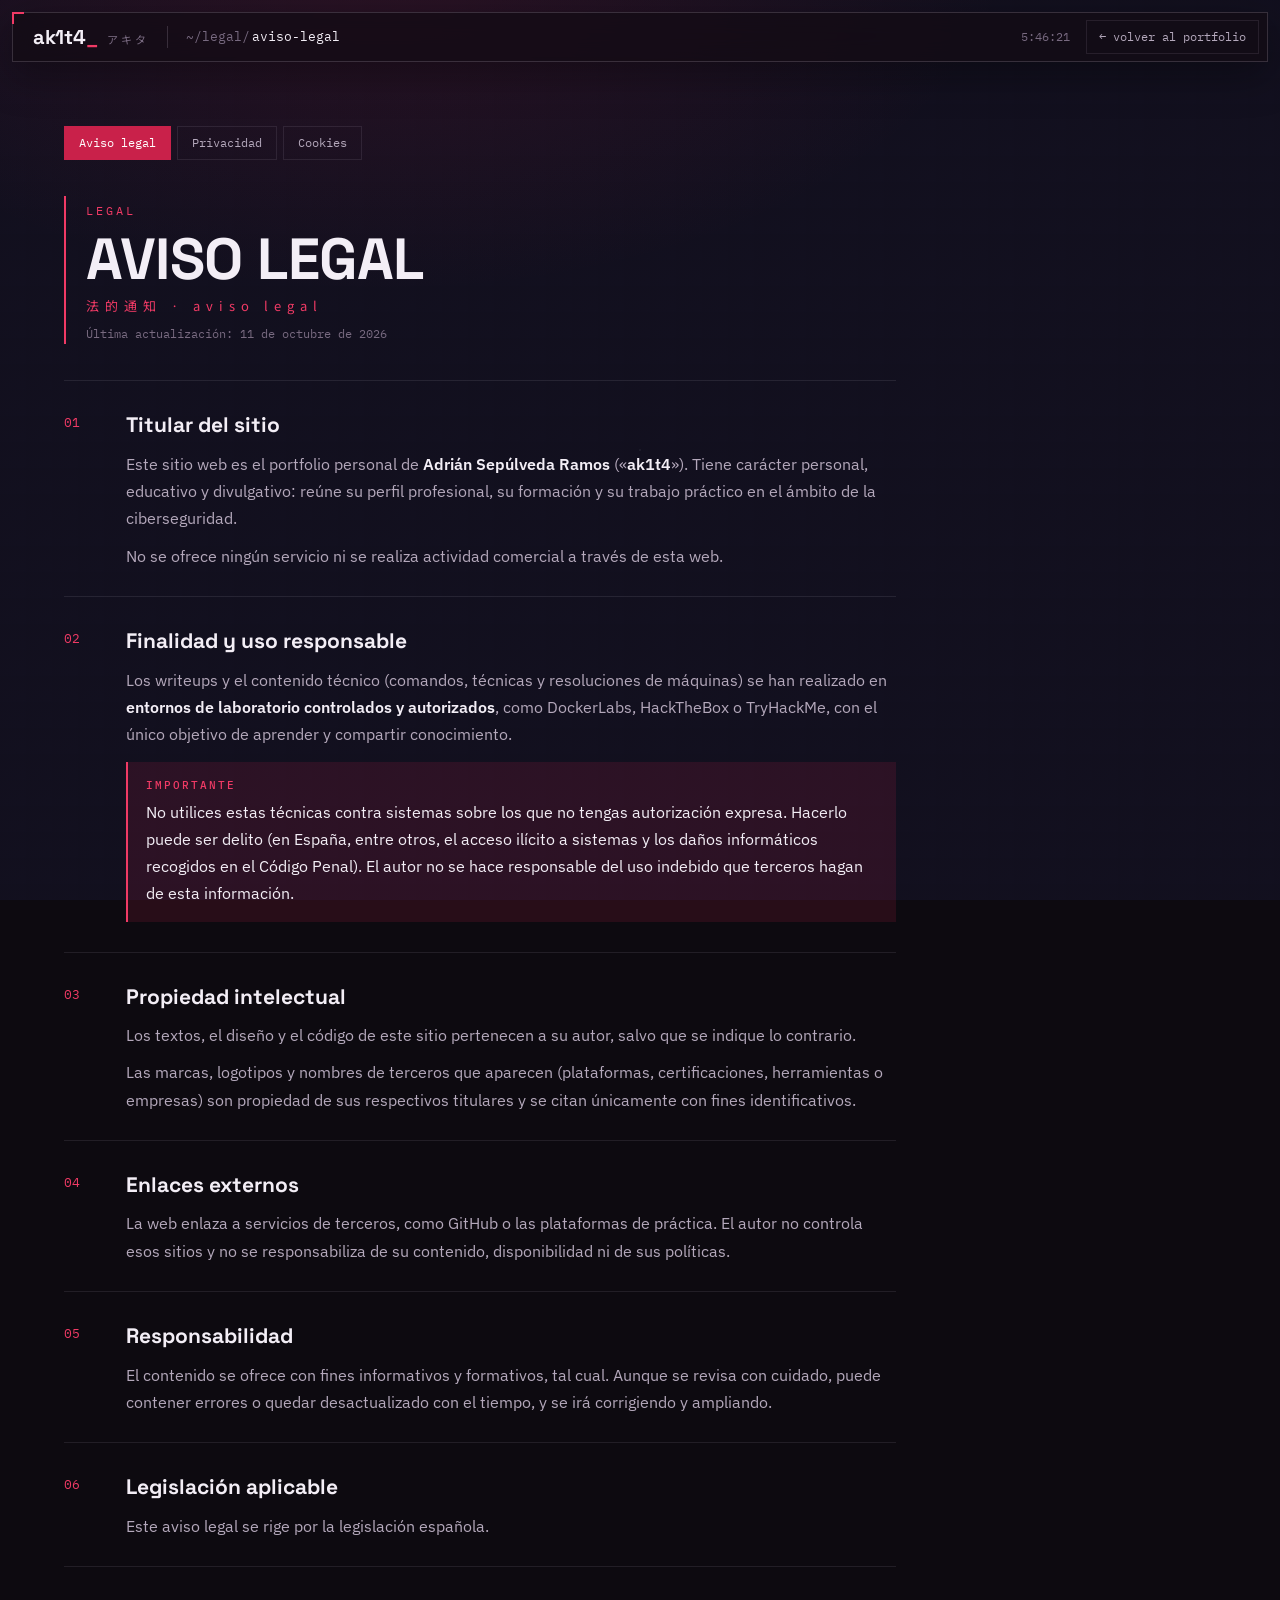
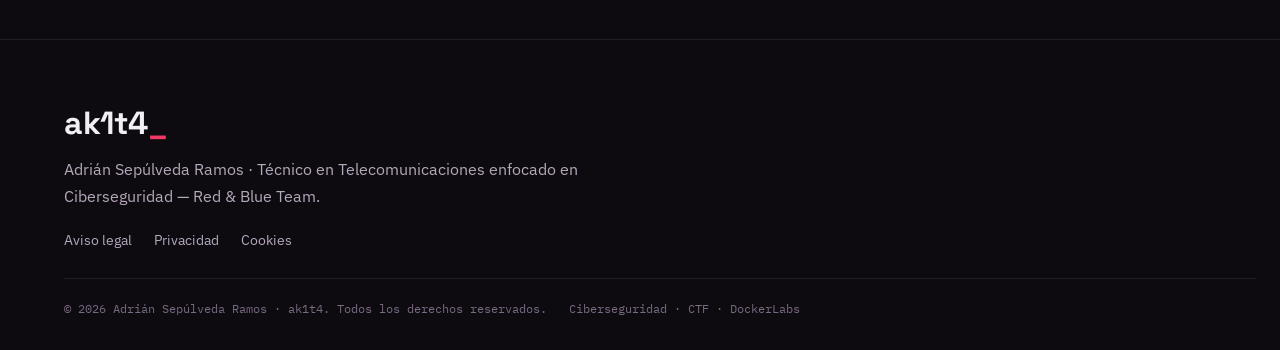
==== aviso-legal.html @ 93bdb8dd "Portfolio ak1t4: ciberseguridad y CTF Portfolio personal estático con estética anime/tech en negro y" ====
<!doctype html>
<html lang="es" class="align-left">
<head>
<meta charset="utf-8">
<meta name="viewport" content="width=device-width, initial-scale=1">
<title>Aviso legal · ak1t4</title>
<meta name="description" content="Aviso legal del portfolio de Adrián Sepúlveda Ramos (ak1t4).">
<meta name="theme-color" content="#0d0a10">
<link rel="preconnect" href="https://fonts.googleapis.com">
<link rel="preconnect" href="https://fonts.gstatic.com" crossorigin>
<link href="https://fonts.googleapis.com/css2?family=Space+Grotesk:wght@500;700&family=IBM+Plex+Sans:wght@400;500;600&family=IBM+Plex+Mono:wght@400;500&family=Noto+Sans+JP:wght@400;700&display=swap" rel="stylesheet">
<link rel="stylesheet" href="styles.css">
</head>
<body class="legal-page">

<header class="topbar">
  <a href="index.html" class="brand" aria-label="Volver al portfolio"><b>ak1t4</b><i>_</i><small>アキタ</small></a>
  <div class="crumbs"><span class="path">~/legal/</span><span id="crumb">aviso-legal</span></div>
  <div class="topbar-right">
    <a class="tb-btn" href="index.html">← volver al portfolio</a>
  </div>
</header>

<main class="legal">
  <nav class="legal-tabs" aria-label="Páginas legales">
    <a href="aviso-legal.html" aria-current="page">Aviso legal</a>
    <a href="privacidad.html">Privacidad</a>
    <a href="cookies.html">Cookies</a>
  </nav>

  <header class="sec-head">
    <span class="sec-num">LEGAL</span>
    <h2 data-jp="法的通知 · aviso legal">Aviso legal</h2>
    <p class="legal-meta">Última actualización: 11 de octubre de 2026</p>
  </header>

  <article class="legal-body">
    <section class="legal-block"><b>01</b><div><h3>Titular del sitio</h3>
      <p>Este sitio web es el portfolio personal de <strong>Adrián Sepúlveda Ramos</strong> («<strong>ak1t4</strong>»). Tiene carácter personal, educativo y divulgativo: reúne su perfil profesional, su formación y su trabajo práctico en el ámbito de la ciberseguridad.</p>
      <p>No se ofrece ningún servicio ni se realiza actividad comercial a través de esta web.</p>
    </div></section>
    <section class="legal-block"><b>02</b><div><h3>Finalidad y uso responsable</h3>
      <p>Los writeups y el contenido técnico (comandos, técnicas y resoluciones de máquinas) se han realizado en <strong>entornos de laboratorio controlados y autorizados</strong>, como DockerLabs, HackTheBox o TryHackMe, con el único objetivo de aprender y compartir conocimiento.</p>
      <div class="legal-note"><b>IMPORTANTE</b><p>No utilices estas técnicas contra sistemas sobre los que no tengas autorización expresa. Hacerlo puede ser delito (en España, entre otros, el acceso ilícito a sistemas y los daños informáticos recogidos en el Código Penal). El autor no se hace responsable del uso indebido que terceros hagan de esta información.</p></div>
    </div></section>
    <section class="legal-block"><b>03</b><div><h3>Propiedad intelectual</h3>
      <p>Los textos, el diseño y el código de este sitio pertenecen a su autor, salvo que se indique lo contrario.</p>
      <p>Las marcas, logotipos y nombres de terceros que aparecen (plataformas, certificaciones, herramientas o empresas) son propiedad de sus respectivos titulares y se citan únicamente con fines identificativos.</p>
    </div></section>
    <section class="legal-block"><b>04</b><div><h3>Enlaces externos</h3>
      <p>La web enlaza a servicios de terceros, como GitHub o las plataformas de práctica. El autor no controla esos sitios y no se responsabiliza de su contenido, disponibilidad ni de sus políticas.</p>
    </div></section>
    <section class="legal-block"><b>05</b><div><h3>Responsabilidad</h3>
      <p>El contenido se ofrece con fines informativos y formativos, tal cual. Aunque se revisa con cuidado, puede contener errores o quedar desactualizado con el tiempo, y se irá corrigiendo y ampliando.</p>
    </div></section>
    <section class="legal-block"><b>06</b><div><h3>Legislación aplicable</h3>
      <p>Este aviso legal se rige por la legislación española.</p>
    </div></section>
  </article>
</main>

<footer class="footer">
  <div class="brand-big">ak1t4<b>_</b></div>
  <p>Adrián Sepúlveda Ramos · Técnico en Telecomunicaciones enfocado en Ciberseguridad — Red &amp; Blue Team.</p>
  <nav class="footer-links" aria-label="Legal">
    <a href="aviso-legal.html">Aviso legal</a>
    <a href="privacidad.html">Privacidad</a>
    <a href="cookies.html">Cookies</a>
  </nav>
  <div class="footer-bottom">
    <span>© 2026 Adrián Sepúlveda Ramos · ak1t4. Todos los derechos reservados.</span>
    <span>Ciberseguridad · CTF · DockerLabs</span>
  </div>
</footer>

<script>
  // reloj de la barra superior, igual que en el portfolio
  (function () {
    var b = document.querySelector(".topbar-right"), c = document.createElement("span");
    c.className = "tb-clock"; b.insertBefore(c, b.firstChild);
    var t = function () { c.textContent = new Date().toLocaleTimeString("es-ES", { hour12: false }); };
    t(); setInterval(t, 1000);
  })();
</script>
</body>
</html>
---- styles.css ----
/* =========================================================
   AK1T4 // black · red · anime-tech
   ========================================================= */
:root {
  --bg: #0d0a10;
  --bg2: #150e17;
  --cell: #110c14;
  --cell-hi: #1f1222;
  --line: rgba(240, 228, 250, .09);
  --line2: rgba(240, 228, 250, .16);
  --red: #c9214a;
  --red-hot: #f03a65;
  --red-soft: rgba(201, 33, 74, .14);
  --text: #f3eef6;
  --muted: #b4a8bb;
  --dim: #786a80;
  --steel: #7f8ff2;
  --bone: #ebe3f3;
  --f-head: "Space Grotesk", system-ui, sans-serif;
  --f-body: "IBM Plex Sans", system-ui, sans-serif;
  --f-mono: "IBM Plex Mono", ui-monospace, monospace;
  --f-jp: "Noto Sans JP", sans-serif;
  --side: 248px;
  --top-h: 50px;
  --gap: 12px;
  --maxw: 1080px;
}

*, *::before, *::after { box-sizing: border-box; }
html { scroll-behavior: smooth; scroll-padding-top: calc(var(--top-h) + var(--gap) * 2 + 8px); -webkit-text-size-adjust: 100%; }
body {
  margin: 0;
  background: var(--bg);
  background-image:
    radial-gradient(900px 520px at 30% -8%, rgba(201, 33, 74, .15), transparent 70%),
    radial-gradient(800px 600px at 100% 100%, rgba(90, 100, 230, .07), transparent 70%),
    radial-gradient(circle, rgba(240, 228, 250, .05) 1px, transparent 1.4px);
  background-size: auto, 26px 26px;
  background-attachment: fixed;
  color: var(--text);
  font-family: var(--f-body);
  font-size: 16px;
  line-height: 1.7;
  overflow-x: hidden;
}
body.booting { overflow: hidden; }
::selection { background: var(--red); color: #fff; }
a { color: var(--text); text-decoration: none; }
img { max-width: 100%; display: block; }
button { font: inherit; color: inherit; cursor: pointer; }
:focus-visible { outline: 1px solid var(--red-hot); outline-offset: 3px; }
kbd { font-family: var(--f-mono); font-size: .85em; padding: 0 5px; border: 1px solid var(--line2); border-bottom-width: 2px; border-radius: 3px; color: var(--muted); }

::-webkit-scrollbar { width: 8px; }
::-webkit-scrollbar-track { background: var(--bg); }
::-webkit-scrollbar-thumb { background: #2e1f33; }
::-webkit-scrollbar-thumb:hover { background: var(--red); }

/* ---------- overlays ---------- */
.crt { pointer-events: none; position: fixed; inset: 0; z-index: 90; background: repeating-linear-gradient(to bottom, rgba(0,0,0,.18) 0 1px, transparent 1px 3px); }
body.no-crt .crt { display: none; }

@media (hover: hover) and (pointer: fine) {
  html, body { cursor: url("data:image/svg+xml,%3Csvg xmlns='http://www.w3.org/2000/svg' width='20' height='20'%3E%3Ccircle cx='10' cy='10' r='4.5' fill='%23f03a65' stroke='%230d0a10' stroke-width='1.8'/%3E%3C/svg%3E") 10 10, auto; }
  a, button, [role="button"], label, .slot { cursor: url("data:image/svg+xml,%3Csvg xmlns='http://www.w3.org/2000/svg' width='32' height='32'%3E%3Ccircle cx='16' cy='16' r='11' fill='none' stroke='%23f03a65' stroke-width='1.8'/%3E%3Ccircle cx='16' cy='16' r='2.5' fill='%23f03a65'/%3E%3C/svg%3E") 16 16, pointer; }
  input, .term-out { cursor: text; }
}

/* ---------- boot ---------- */
#boot { position: fixed; inset: 0; z-index: 300; background: var(--bg); display: grid; place-items: center; padding: 16px; font-family: var(--f-mono); font-size: clamp(12px, 2vw, 14px); color: var(--text); }
#boot.done { animation: bootOut .6s forwards; }
@keyframes bootOut { 40% { clip-path: inset(48% 0 48% 0); } 100% { clip-path: inset(50% 0 50% 0); opacity: 0; visibility: hidden; } }
.boot-inner { width: min(600px, 100%); }
#boot-log { margin: 0 0 18px; white-space: pre-wrap; min-height: 15em; font: inherit; line-height: 1.75; }
#boot-log .p { color: var(--red-hot); } #boot-log .c { color: var(--text); font-weight: 500; } #boot-log .y { color: var(--red-hot); } #boot-log .m { color: var(--dim); }
.boot-bar { height: 2px; background: var(--line); }
.boot-bar span { display: block; height: 100%; width: 0; background: var(--red-hot); box-shadow: 0 0 10px var(--red); transition: width .2s; }
#boot-skip { margin-top: 16px; background: none; border: 0; color: var(--dim); font-family: var(--f-mono); font-size: 12px; letter-spacing: 1px; }
#boot-skip:hover { color: var(--red-hot); }

/* ---------- topbar (floating) ---------- */
.topbar {
  position: fixed; top: var(--gap); left: var(--gap); right: var(--gap); height: var(--top-h); z-index: 60;
  display: flex; align-items: center; gap: 18px; padding: 0 8px 0 20px;
  background: rgba(19, 12, 21, .8); backdrop-filter: blur(14px) saturate(1.2); -webkit-backdrop-filter: blur(14px) saturate(1.2);
  border: 1px solid var(--line2); box-shadow: 0 12px 40px rgba(0, 0, 0, .35);
}
.topbar::before { content: ""; position: absolute; left: -1px; top: -1px; width: 12px; height: 12px; border-left: 2px solid var(--red-hot); border-top: 2px solid var(--red-hot); pointer-events: none; }
.brand { display: flex; align-items: baseline; font-family: var(--f-head); font-weight: 700; font-size: 20px; letter-spacing: -.3px; color: var(--text); white-space: nowrap; }
.brand i { font-style: normal; color: var(--red-hot); animation: blink 1s steps(1) infinite; }
.brand small { margin-left: 10px; font-family: var(--f-jp); font-weight: 400; font-size: 11px; letter-spacing: 3px; color: var(--dim); }
.crumbs { display: flex; align-items: center; gap: 8px; min-width: 0; height: 22px; padding-left: 18px; border-left: 1px solid var(--line2); font-family: var(--f-mono); font-size: 13px; white-space: nowrap; }
.crumbs .path { color: var(--dim); margin-right: -6px; }
#crumb-num { color: var(--red-hot); }
#crumb { color: var(--text); overflow: hidden; text-overflow: ellipsis; }
.topbar-right { margin-left: auto; display: flex; align-items: center; gap: 6px; }
.tb-clock { padding: 0 10px; font-family: var(--f-mono); font-size: 12px; color: var(--dim); }
.tb-btn { display: flex; align-items: center; gap: 8px; height: 34px; padding: 0 12px; background: none; border: 1px solid var(--line); font-family: var(--f-mono); font-size: 12px; color: var(--muted); transition: border-color .2s, color .2s, background .2s; }
.tb-btn:hover { border-color: var(--red); color: var(--text); background: var(--red-soft); }
.tb-term b { color: var(--red-hot); font-weight: 500; }
.tb-term kbd { font-size: 11px; }
.progress { position: absolute; left: 0; right: 0; bottom: -1px; height: 1px; pointer-events: none; }
.progress i { display: block; height: 100%; width: 0; background: var(--red-hot); box-shadow: 0 0 8px var(--red); }
.burger { display: none; flex: 0 0 34px; width: 34px; height: 34px; align-items: center; justify-content: center; flex-direction: column; gap: 5px; padding: 0; background: none; border: 1px solid var(--line); }
.burger span { display: block; width: 16px; height: 1.5px; background: var(--text); transition: transform .3s, opacity .3s; }
.burger[aria-expanded="true"] span:nth-child(1) { transform: translateY(6.5px) rotate(45deg); }
.burger[aria-expanded="true"] span:nth-child(2) { opacity: 0; }
.burger[aria-expanded="true"] span:nth-child(3) { transform: translateY(-6.5px) rotate(-45deg); }

/* ---------- side index (floating window · file tree) ---------- */
html.side-collapsed { --side: 54px; }
.side {
  position: fixed; top: calc(var(--top-h) + var(--gap) * 2); left: var(--gap); bottom: var(--gap); width: var(--side); z-index: 50;
  display: flex; flex-direction: column;
  background: rgba(19, 12, 21, .8); backdrop-filter: blur(14px); -webkit-backdrop-filter: blur(14px);
  border: 1px solid var(--line2); box-shadow: 0 12px 40px rgba(0, 0, 0, .35);
  transition: width .3s cubic-bezier(.2, .8, .2, 1), transform .3s cubic-bezier(.2, .8, .2, 1);
}
.side-head { display: flex; align-items: center; gap: 10px; height: 42px; padding: 0 7px 0 16px; border-bottom: 1px solid var(--line); font-family: var(--f-mono); font-size: 12px; }
.side-title { color: var(--muted); white-space: nowrap; }
.side-title::before { content: ""; display: inline-block; width: 6px; height: 6px; margin-right: 9px; vertical-align: 1px; background: var(--red-hot); }
.side-pct { margin-left: auto; font-size: 11px; color: var(--dim); font-variant-numeric: tabular-nums; }
.side-toggle { flex: 0 0 26px; width: 26px; height: 26px; display: grid; place-items: center; padding: 0; background: none; border: 1px solid var(--line); color: var(--muted); transition: border-color .2s, color .2s; }
.side-toggle:hover { border-color: var(--red); color: var(--text); }
.side-toggle svg { width: 13px; height: 13px; transition: transform .3s; }
.side-list { list-style: none; margin: 0; padding: 8px 6px 10px; flex: 1; overflow-y: auto; overflow-x: hidden; scrollbar-width: thin; scrollbar-color: #2e1f33 transparent; }
.side-list::-webkit-scrollbar { width: 4px; }
.side-list::-webkit-scrollbar-thumb { background: #2e1f33; }
.side-item + .side-item { margin-top: 1px; }
.side-row { display: flex; align-items: center; transition: background .2s; }
.side-row:hover { background: rgba(240, 228, 250, .045); }
.side-link { position: relative; flex: 1; min-width: 0; display: flex; align-items: center; gap: 12px; height: 36px; padding: 0 10px; color: var(--muted); font-size: 14.5px; font-weight: 500; white-space: nowrap; transition: color .2s; }
.side-link b { flex: 0 0 18px; font-family: var(--f-mono); font-weight: 400; font-size: 11px; color: var(--dim); transition: color .2s; }
.side-link span { overflow: hidden; text-overflow: ellipsis; }
.side-row:hover .side-link { color: var(--text); }
.side-item.active > .side-row { background: var(--red); }
.side-item.active > .side-row .side-link { color: #fff; }
.side-item.active > .side-row .side-link b { color: rgba(255, 255, 255, .7); }
.side-chev { flex: 0 0 30px; width: 30px; height: 30px; display: grid; place-items: center; padding: 0; background: none; border: 0; color: var(--dim); transition: color .2s, transform .25s; }
.side-chev svg { width: 13px; height: 13px; }
.side-chev:hover { color: var(--text); }
.side-item.active .side-chev { color: rgba(255, 255, 255, .85); }
.side-item.open .side-chev { transform: rotate(90deg); }
.side-sub { display: grid; grid-template-rows: 0fr; transition: grid-template-rows .3s ease; }
.side-item.open .side-sub { grid-template-rows: 1fr; }
.side-sub ul { min-height: 0; overflow: hidden; list-style: none; margin: 0 0 0 19px; padding: 0; }
.side-sub > ul > li:first-child { padding-top: 4px; } .side-sub > ul > li:last-child { padding-bottom: 6px; }
.side-sub a { position: relative; display: block; padding: 3px 8px 3px 28px; font-size: 13px; color: var(--dim); white-space: nowrap; overflow: hidden; text-overflow: ellipsis; transition: color .2s; }
.side-sub li > a::before, .side-cat-btn::before { content: "├─"; position: absolute; left: 0; font-family: var(--f-mono); color: #43314a; transition: color .2s; }
.side-sub li:last-child > a::before, .side-cat:last-child > .side-cat-btn::before { content: "└─"; }
.side-sub a:hover { color: var(--text); }
.side-sub a:hover::before, .side-cat-btn:hover::before { color: var(--red-hot); }
.side-backdrop { position: fixed; inset: 0; z-index: 49; background: rgba(0, 0, 0, .55); }
.side-backdrop[hidden] { display: none; }

/* collapsed (desktop only) */
@media (min-width: 901px) {
  html.side-collapsed .side-head { justify-content: center; padding: 0; }
  html.side-collapsed .side-title, html.side-collapsed .side-pct, html.side-collapsed .side-chev,
  html.side-collapsed .side-sub, html.side-collapsed .side-link span { display: none; }
  html.side-collapsed .side-toggle svg { transform: rotate(180deg); }
  html.side-collapsed .side-list { overflow: visible; padding: 8px 5px; }
  html.side-collapsed .side-link { justify-content: center; gap: 0; padding: 0; height: 40px; }
  html.side-collapsed .side-link b { flex: none; font-size: 12px; }
  html.side-collapsed .side-link::after {
    content: attr(data-label); position: absolute; left: calc(100% + 16px); top: 50%; transform: translate(-6px, -50%); opacity: 0; pointer-events: none;
    padding: 5px 11px; background: #1b1121; border: 1px solid var(--line2); border-left: 2px solid var(--red);
    font-family: var(--f-head); font-size: 13px; font-weight: 500; color: var(--text); white-space: nowrap; transition: opacity .2s, transform .2s;
  }
  html.side-collapsed .side-link:hover::after, html.side-collapsed .side-link:focus-visible::after { opacity: 1; transform: translate(0, -50%); }
}

main, .footer { margin-left: calc(var(--side) + var(--gap) * 2); transition: margin-left .3s cubic-bezier(.2, .8, .2, 1); }

/* ---------- sections ---------- */
.section { position: relative; max-width: var(--maxw); margin: 0 auto; padding: 100px 24px; }
.sec-head { text-align: center; margin: 0 auto 48px; max-width: 720px; }
.sec-num { display: inline-block; font-family: var(--f-mono); font-size: 12px; color: var(--red-hot); letter-spacing: 3px; }
.sec-head h2 { margin: 6px 0 4px; font-family: var(--f-head); font-weight: 700; text-transform: uppercase; font-size: clamp(32px, 5.6vw, 58px); line-height: 1.02; letter-spacing: -.5px; color: var(--text); }
.sec-head h2::after { content: attr(data-jp); display: flex; align-items: center; justify-content: center; gap: 12px; margin-top: 10px; font-family: var(--f-jp); font-weight: 400; font-size: 13px; letter-spacing: 6px; color: var(--red-hot); text-transform: none; }
.sec-sub { margin: 14px auto 0; color: var(--muted); max-width: 58ch; }

/* joined grids: 1px hairlines between cells */
.joined { display: grid; gap: 0; border-top: 1px solid var(--line); border-left: 1px solid var(--line); }
.joined > * { background: var(--cell); border-right: 1px solid var(--line); border-bottom: 1px solid var(--line); }

/* ---------- hero ---------- */
.hero { position: relative; min-height: 100svh; padding: calc(var(--top-h) + var(--gap) + 40px) 20px 70px; display: flex; flex-direction: column; align-items: center; justify-content: center; text-align: center; overflow: hidden; }
/* the network fades to transparent (bottom + sides) so the hero has no visible box edge */
#synth {
  position: absolute; inset: 0; width: 100%; height: 100%; z-index: 0;
  -webkit-mask-image: linear-gradient(to bottom, #000 0%, #000 55%, transparent 100%), linear-gradient(to right, transparent 0%, #000 8%, #000 92%, transparent 100%);
  -webkit-mask-composite: source-in;
  mask-image: linear-gradient(to bottom, #000 0%, #000 55%, transparent 100%), linear-gradient(to right, transparent 0%, #000 8%, #000 92%, transparent 100%);
  mask-composite: intersect;
}
.side-jp { position: absolute; top: 50%; transform: translateY(-50%); z-index: 1; writing-mode: vertical-rl; font-family: var(--f-jp); font-weight: 700; font-size: clamp(14px, 1.6vw, 18px); letter-spacing: 14px; color: var(--dim); user-select: none; }
.side-jp.l { left: 28px; } .side-jp.r { right: 28px; color: var(--red); }
.hero-inner { position: relative; z-index: 2; display: flex; flex-direction: column; align-items: center; max-width: 820px; }

.hero-avatar { width: 196px; margin-bottom: 26px; }
.frame { position: relative; aspect-ratio: 1; padding: 5px; border: 1px solid var(--line2); background: var(--bg); }
.frame img { width: 100%; height: 100%; object-fit: cover; }
.avatar-fallback { display: none; place-items: center; width: 100%; height: 100%; font-family: var(--f-head); font-size: 64px; color: var(--red-hot); background: var(--bg2); }
.avatar-tag { display: flex; justify-content: center; gap: 14px; white-space: nowrap; margin-top: 12px; font-family: var(--f-mono); font-size: 11px; color: var(--dim); }
.avatar-tag .ok { color: var(--red-hot); }

.eyebrow { margin: 0 0 14px; font-family: var(--f-mono); font-size: 12px; letter-spacing: 3px; color: var(--muted); }
.blink { animation: blink 1s steps(1) infinite; color: var(--red-hot); }
@keyframes blink { 50% { opacity: 0 } }
.glitch { position: relative; margin: 0; font-family: var(--f-head); font-weight: 700; text-transform: uppercase; font-size: clamp(38px, 6.2vw, 80px); line-height: .98; letter-spacing: -1.5px; color: var(--text); }
.glitch::before, .glitch::after { content: attr(data-text); position: absolute; inset: 0; overflow: hidden; pointer-events: none; }
.glitch::before { color: var(--red-hot); transform: translate(-3px, 0); clip-path: inset(0 0 100% 0); animation: gl1 5s infinite steps(1); }
.glitch::after { color: #fff; transform: translate(3px, 0); clip-path: inset(100% 0 0 0); animation: gl2 4.2s infinite steps(1); opacity: .6; }
@keyframes gl1 { 0%, 93%, 100% { clip-path: inset(0 0 100% 0) } 94% { clip-path: inset(12% 0 58% 0); transform: translate(-7px, 0) } 96% { clip-path: inset(52% 0 22% 0); transform: translate(5px, 0) } }
@keyframes gl2 { 0%, 90%, 100% { clip-path: inset(100% 0 0 0) } 91% { clip-path: inset(62% 0 14% 0); transform: translate(6px, 0) } 93% { clip-path: inset(22% 0 60% 0); transform: translate(-4px, 0) } }
.jp { margin: 16px 0 0; display: flex; flex-wrap: wrap; justify-content: center; align-items: center; gap: 12px; font-family: var(--f-jp); font-size: clamp(14px, 1.8vw, 17px); letter-spacing: 6px; color: var(--muted); }
.handle { font-family: var(--f-mono); font-size: 13px; letter-spacing: 1px; color: #fff; background: var(--red); padding: 1px 10px; }
.tagline { margin: 20px 0 28px; font-size: clamp(16px, 1.9vw, 19px); color: var(--text); min-height: 1.8em; max-width: 52ch; }
.caret { color: var(--red-hot); animation: blink .8s steps(1) infinite; }

.hero-cta { display: flex; flex-wrap: wrap; justify-content: center; gap: 10px; }
.btn { --c: var(--text); display: inline-flex; align-items: center; gap: 10px; padding: 11px 20px; font-family: var(--f-head); font-weight: 500; font-size: 14px; letter-spacing: .5px; color: var(--c); border: 1px solid var(--line2); background: rgba(13, 10, 16, .75); transition: color .2s, background .2s, border-color .2s; }
.btn svg { width: 17px; height: 17px; }
.btn:hover { border-color: var(--red); background: var(--red); color: #fff; }
.btn-pink { background: var(--red); border-color: var(--red); color: #fff; }
.btn-pink:hover { background: var(--red-hot); border-color: var(--red-hot); }
.btn.sm { padding: 7px 14px; font-size: 13px; }

.stats { position: relative; z-index: 2; margin-top: 52px; grid-template-columns: repeat(4, 1fr); width: min(760px, 100%); }
.stat { padding: 16px 12px; background: rgba(18, 12, 20, .85) !important; }
.stat b { display: block; font-family: var(--f-head); font-weight: 700; font-size: 38px; line-height: 1.1; color: var(--text); }
.stat:first-child b { color: var(--red-hot); }
.stat span { font-family: var(--f-mono); font-size: 11px; letter-spacing: 1px; color: var(--muted); text-transform: uppercase; }
.scroll-hint { position: absolute; z-index: 2; bottom: 18px; left: 50%; transform: translateX(-50%); font-family: var(--f-mono); font-size: 11px; letter-spacing: 3px; color: var(--dim); animation: bob 2s ease-in-out infinite; }
.scroll-hint:hover { color: var(--red-hot); }
@keyframes bob { 50% { transform: translate(-50%, 6px); } }

/* ---------- console (inline terminal) ---------- */
#consola { padding-top: 40px; }
.console { max-width: 860px; margin: 0 auto; border: 1px solid var(--line2); background: rgba(18, 12, 20, .92); box-shadow: 0 30px 80px rgba(0, 0, 0, .45); }
.console-bar { display: flex; align-items: center; gap: 14px; padding: 9px 14px; border-bottom: 1px solid var(--line); font-family: var(--f-mono); font-size: 12px; color: var(--dim); }
.console-bar .title { color: var(--muted); }
.console-hint { margin-left: auto; }
.console-hint b { color: var(--red-hot); font-weight: 500; }
.dots { display: flex; gap: 6px; } .dots i { width: 9px; height: 9px; border-radius: 50%; background: #302334; } .dots i:first-child { background: var(--red); }
.term-out { height: 330px; overflow-y: auto; padding: 18px 20px 6px; font-family: var(--f-mono); font-size: 14px; line-height: 1.7; white-space: pre-wrap; word-break: break-word; color: var(--text); scroll-behavior: smooth; }
.term-out .c { color: var(--text); font-weight: 500; } .term-out .p { color: var(--red-hot); } .term-out .y { color: var(--bone); } .term-out .m { color: var(--dim); }
.term-out .bio { color: var(--text); font-family: var(--f-body); font-size: 15.5px; line-height: 1.75; }
.term-out a { color: var(--text); text-decoration: underline; text-decoration-color: var(--red); text-underline-offset: 3px; }
.term-out a:hover { color: var(--red-hot); }
.term-in { display: flex; align-items: center; gap: 10px; padding: 12px 20px 16px; font-family: var(--f-mono); font-size: 14px; }
.term-in label { color: var(--red-hot); white-space: nowrap; }
.term-in input { flex: 1; min-width: 0; background: none; border: 0; outline: 0; color: var(--text); font: inherit; caret-color: var(--red-hot); }
.term-in input::placeholder { color: var(--dim); }
.console:focus-within { border-color: rgba(201, 33, 74, .55); }
.chips { display: flex; flex-wrap: wrap; justify-content: center; gap: 8px; max-width: 860px; margin: 16px auto 0; }
.chips span { font-family: var(--f-mono); font-size: 12px; color: var(--dim); align-self: center; margin-right: 4px; }
.chips button { font-family: var(--f-mono); font-size: 12px; padding: 4px 11px; background: none; border: 1px solid var(--line); color: var(--muted); transition: all .2s; }
.chips button:hover { border-color: var(--red); color: var(--text); background: var(--red-soft); }

/* ---------- formación ---------- */
.timeline { grid-template-columns: 1fr; }
.node { position: relative; padding: 22px 26px 22px 64px; transition: background .2s; }
.node:hover { background: var(--cell-hi); }
.node .mark { position: absolute; left: 26px; top: 30px; width: 10px; height: 10px; border: 1.5px solid var(--dim); transform: rotate(45deg); }
.node.current .mark { background: var(--red-hot); border-color: var(--red-hot); box-shadow: 0 0 12px var(--red-hot); animation: pulse 1.6s infinite; }
@keyframes pulse { 50% { opacity: .45 } }
.node-top { display: flex; flex-wrap: wrap; justify-content: space-between; gap: 6px 14px; align-items: baseline; }
.node h3 { margin: 0; font-family: var(--f-head); font-size: clamp(18px, 2.3vw, 22px); font-weight: 700; }
.node h3 em { font-style: normal; color: var(--red-hot); }
.lvl { font-family: var(--f-mono); font-size: 12px; color: var(--dim); }
.node p { margin: 4px 0 0; color: var(--muted); }
.node .now { display: inline-block; margin-top: 10px; font-family: var(--f-mono); font-size: 11px; letter-spacing: 1px; padding: 1px 10px; color: #fff; background: var(--red); }
.future { margin: 24px 0 0; padding: 24px 26px; border: 1px dashed rgba(201, 33, 74, .5); background: linear-gradient(90deg, var(--red-soft), transparent); text-align: center; }
.future-badge { font-family: var(--f-mono); font-size: 12px; color: var(--red-hot); letter-spacing: 3px; margin-bottom: 6px; }
.future h3 { margin: 0 0 6px; font-family: var(--f-head); font-size: 22px; }
.future p { margin: 0 auto; color: var(--muted); max-width: 64ch; }

/* ---------- idiomas ---------- */
.langs { grid-template-columns: repeat(3, 1fr); max-width: 980px; margin: 0 auto; }
.lang { padding: 24px 26px; }
.lang-top { display: flex; justify-content: space-between; gap: 10px; align-items: baseline; flex-wrap: wrap; margin-bottom: 14px; }
.lang-top span { font-family: var(--f-head); font-size: 24px; font-weight: 700; }
.lang-top em { font-style: normal; font-family: var(--f-mono); font-size: 12px; color: var(--red-hot); }
.bar { height: 4px; background: rgba(240, 228, 250, .08); }
.bar i { display: block; height: 100%; width: 0; background: var(--red-hot); box-shadow: 0 0 10px var(--red); transition: width 1.4s cubic-bezier(.2, .8, .2, 1); }
.lang small { display: block; margin-top: 10px; font-family: var(--f-mono); font-size: 12px; color: var(--dim); }

/* ---------- experiencia ---------- */
.quests { grid-template-columns: repeat(2, 1fr); }
.quest { position: relative; padding: 26px 26px 24px; transition: background .25s; }
.quest::before { content: ""; position: absolute; left: 0; top: 0; bottom: 0; width: 2px; background: var(--red-hot); transform: scaleY(0); transform-origin: top; transition: transform .35s; }
.quest:hover { background: var(--cell-hi); }
.quest:hover::before { transform: scaleY(1); }
.quest-head { display: flex; justify-content: space-between; gap: 10px; margin-bottom: 10px; font-family: var(--f-mono); font-size: 11px; }
.quest-id { color: var(--dim); letter-spacing: 1px; }
.quest-state { color: var(--red-hot); }
.quest h3 { margin: 0; font-family: var(--f-head); font-size: 24px; font-weight: 700; }
.quest .role { margin: 2px 0 0; color: var(--red-hot); font-size: 14px; font-weight: 500; }
.quest .place { margin: 0 0 12px; color: var(--muted); font-size: 14px; }
.quest .place::before { content: "◇ "; color: var(--red); }
.quest p.desc { margin: 0; color: var(--muted); }
.xp { margin-top: 18px; display: flex; align-items: center; gap: 10px; font-family: var(--f-mono); font-size: 11px; color: var(--dim); }
.xp .bar { flex: 1; height: 2px; }

/* ---------- herramientas (compact stack) ---------- */
.tabs { display: flex; flex-wrap: wrap; justify-content: center; gap: 6px; margin-bottom: 22px; }
.tab, .filter { padding: 6px 13px; font-size: 13px; font-weight: 500; border: 1px solid var(--line); background: none; color: var(--muted); transition: all .2s; }
.tab sup, .filter sup { color: var(--red-hot); margin-left: 4px; font-family: var(--f-mono); }
.tab:hover, .filter:hover { color: var(--text); border-color: var(--line2); }
.tab.active, .filter.active { background: var(--red); border-color: var(--red); color: #fff; }
.tab.active sup { color: #fff; }
.stack { grid-template-columns: repeat(2, 1fr); }
.stack-cat { padding: 16px 18px 18px; scroll-margin-top: calc(var(--top-h) + 80px); }
.stack-head { display: flex; align-items: baseline; gap: 10px; margin-bottom: 11px; font-family: var(--f-mono); font-size: 12px; }
.stack-head b { font-weight: 500; letter-spacing: 1px; text-transform: uppercase; color: var(--text); }
.stack-head b::before { content: ""; display: inline-block; width: 6px; height: 6px; margin-right: 9px; vertical-align: 1px; background: var(--c); }
.stack-head .n { color: var(--dim); }
.stack-head .t { margin-left: auto; font-size: 10px; letter-spacing: 1px; color: var(--c); opacity: .85; }
.stack-items { display: flex; flex-wrap: wrap; gap: 6px; }
.slot { padding: 4px 10px; font-size: 13.5px; line-height: 1.5; color: var(--text); background: rgba(240, 228, 250, .025); border: 1px solid var(--line); transition: border-color .2s, color .2s, background .2s; }
.slot:hover { border-color: var(--c); background: var(--cell-hi); }
.slot.open { border-color: var(--c); background: var(--c); color: var(--bg); }
/* tool popover */
.tip { position: absolute; z-index: 70; width: min(340px, calc(100vw - 32px)); padding: 18px 18px 14px; background: #1b1121; border: 1px solid var(--line2); border-top: 2px solid var(--tc, var(--red-hot)); box-shadow: 0 24px 60px rgba(0, 0, 0, .6); opacity: 0; transform: translateY(6px); pointer-events: none; transition: opacity .18s, transform .18s; }
.tip.show { opacity: 1; transform: none; pointer-events: auto; }
.tip::before { content: ""; position: absolute; left: var(--ax, 40px); width: 10px; height: 10px; background: #1b1121; transform: rotate(45deg); }
.tip.below::before { top: -7px; border-left: 2px solid var(--tc, var(--red-hot)); border-top: 2px solid var(--tc, var(--red-hot)); }
.tip.above::before { bottom: -6px; border-right: 1px solid var(--line2); border-bottom: 1px solid var(--line2); }
.tip-head { display: flex; align-items: center; gap: 10px; flex-wrap: wrap; margin-bottom: 8px; padding-right: 26px; font-family: var(--f-mono); font-size: 11px; }
.tip-cat { color: var(--dim); }
.tip-type { font-weight: 500; letter-spacing: 1px; padding: 0 7px; color: var(--bg); background: var(--tc, var(--red-hot)); }
.tip h4 { margin: 0 0 6px; font-family: var(--f-head); font-size: 22px; font-weight: 700; line-height: 1.2; }
.tip p { margin: 0; font-size: 15px; color: var(--text); line-height: 1.6; }
.tip-foot { margin-top: 12px; padding-top: 10px; border-top: 1px solid var(--line); display: flex; justify-content: space-between; align-items: center; gap: 10px; font-family: var(--f-mono); font-size: 11px; color: var(--dim); }
.tip-nav { display: flex; gap: 4px; }
.tip-nav button { width: 26px; height: 22px; background: none; border: 1px solid var(--line2); color: var(--muted); font-family: var(--f-mono); }
.tip-nav button:hover { background: var(--red); border-color: var(--red); color: #fff; }
.tip-close { position: absolute; top: 10px; right: 10px; width: 24px; height: 24px; border: 1px solid var(--line2); background: none; color: var(--muted); line-height: 1; font-size: 12px; }
.tip-close:hover { color: #fff; border-color: var(--red); background: var(--red); }
@media (max-width: 600px) {
  .tip { position: fixed; left: 12px !important; right: 12px; top: auto !important; bottom: 12px; width: auto; transform: translateY(24px); }
  .tip::before { display: none; }
}

/* ---------- certificaciones ---------- */
.team-switch { display: flex; justify-content: center; gap: 0; margin: 0 auto 24px; width: max-content; border: 1px solid var(--line); }
.team { padding: 10px 22px; background: none; border: 0; font-family: var(--f-head); font-weight: 700; font-size: 14px; letter-spacing: 1px; color: var(--muted); transition: all .2s; }
.team.red.active { background: var(--red); color: #fff; }
.team.blue.active { background: #28307a; color: #e6e8ff; }
.certs { grid-template-columns: repeat(4, 1fr); }
.cert { --tc: var(--red-hot); position: relative; padding: 24px 22px 22px; box-shadow: inset 0 2px 0 var(--tc); transition: background .2s; }
.cert.blue { --tc: var(--steel); }
.cert:hover { background: var(--cell-hi); }
.cert-code { font-family: var(--f-head); font-weight: 700; font-size: 30px; line-height: 1.1; }
.rank { display: flex; align-items: center; gap: 8px; margin: 6px 0 14px; font-family: var(--f-mono); font-size: 11px; letter-spacing: 1px; color: var(--tc); }
.stars { letter-spacing: 2px; }
.cert h3 { margin: 0; font-size: 15px; font-weight: 600; }
.cert .org { margin: 2px 0 12px; font-size: 13px; color: var(--dim); }
.cert p { margin: 0; font-size: 14px; color: var(--muted); }
.cert .status { position: absolute; top: 14px; right: 14px; font-family: var(--f-mono); font-size: 10px; color: var(--dim); }

/* ---------- perfiles ---------- */
.arcade { grid-template-columns: repeat(3, 1fr); max-width: 900px; margin: 0 auto; }
.cab { display: block; padding: 16px 16px 20px; text-align: center; transition: background .25s; }
.cab:hover { background: var(--cell-hi); }
.cab-screen { position: relative; aspect-ratio: 16/9; display: grid; place-items: center; align-content: center; gap: 6px; overflow: hidden; border: 1px solid var(--line); background: radial-gradient(ellipse at center, #211329, #0d0a10); }
.cab-screen::before { content: ""; position: absolute; inset: 0; background: radial-gradient(circle, rgba(201, 33, 74, .5) 1px, transparent 1.4px) 0 0 / 7px 7px; -webkit-mask: linear-gradient(160deg, #000, transparent 65%); mask: linear-gradient(160deg, #000, transparent 65%); opacity: .6; }
.cab-logo { position: relative; font-family: var(--f-head); font-weight: 700; font-size: clamp(26px, 3.4vw, 36px); transition: color .2s; }
.cab:hover .cab-logo { color: var(--red-hot); }
.insert { position: relative; font-family: var(--f-mono); font-size: 11px; color: var(--muted); }
.insert::before { content: "● "; color: var(--red-hot); animation: blink 1.4s steps(1) infinite; }
.cab h3 { margin: 14px 0 0; font-family: var(--f-head); font-size: 18px; font-weight: 700; }
.cab p { margin: 0; font-family: var(--f-mono); font-size: 13px; color: var(--red-hot); }

/* ---------- recursos ---------- */
.res-grid { grid-template-columns: repeat(5, 1fr); margin-bottom: 30px; }
.res { padding: 24px 14px; text-align: center; transition: background .2s; }
.res:hover { background: var(--cell-hi); }
.res b { display: block; font-family: var(--f-head); font-weight: 700; font-size: 44px; line-height: 1.1; color: var(--text); transition: color .2s; }
.res:hover b { color: var(--red-hot); }
.res span { font-size: 14px; color: var(--muted); }
.center { text-align: center; }

/* ---------- writeups ---------- */
.wu-controls { display: flex; flex-direction: column; align-items: center; gap: 14px; margin-bottom: 26px; }
.filters { display: flex; flex-wrap: wrap; justify-content: center; gap: 6px; }
.search { display: flex; align-items: center; gap: 10px; width: min(460px, 100%); padding: 9px 14px; border: 1px solid var(--line2); background: var(--cell); font-family: var(--f-mono); }
.search:focus-within { border-color: var(--red); }
.search span { color: var(--red-hot); }
.search input { flex: 1; min-width: 0; background: none; border: 0; outline: 0; color: var(--text); font: inherit; font-size: 14px; }
.search input::placeholder { color: var(--dim); }
.writeups { grid-template-columns: repeat(auto-fill, minmax(320px, 1fr)); }
.wu { position: relative; display: flex; flex-direction: column; padding: 24px; transition: background .2s; }
.wu::before { content: ""; position: absolute; left: 0; top: 0; bottom: 0; width: 2px; background: var(--red-hot); transform: scaleY(0); transform-origin: top; transition: transform .3s; }
.wu:hover { background: var(--cell-hi); }
.wu:hover::before { transform: scaleY(1); }
.wu:hover h3 { color: var(--red-hot); }
.wu-meta { display: flex; gap: 6px; flex-wrap: wrap; margin-bottom: 10px; }
.badge { font-family: var(--f-mono); font-size: 10.5px; letter-spacing: 1px; padding: 0 7px; border: 1px solid var(--line2); color: var(--muted); text-transform: uppercase; }
.badge.easy { border-color: rgba(240, 58, 101, .5); color: var(--red-hot); }
.badge.veasy { color: var(--bone); }
.wu h3 { margin: 0 0 8px; font-family: var(--f-head); font-size: 23px; font-weight: 700; transition: color .2s; }
.wu p { flex: 1; margin: 0 0 14px; font-size: 14.5px; color: var(--muted); }
.tags { display: flex; flex-wrap: wrap; gap: 5px; margin-bottom: 16px; }
.tags span { font-family: var(--f-mono); font-size: 11px; padding: 1px 7px; color: var(--muted); background: rgba(240, 228, 250, .04); border: 1px solid var(--line); }
.wu-foot { display: flex; justify-content: space-between; align-items: center; padding-top: 12px; border-top: 1px solid var(--line); font-family: var(--f-mono); font-size: 12px; }
.wu-foot code { color: var(--dim); }
.wu-foot .read { color: var(--text); }
.wu:hover .read { color: var(--red-hot); }
.empty { text-align: center; color: var(--muted); font-family: var(--f-mono); }

/* ---------- footer ---------- */
.footer { border-top: 1px solid var(--line); padding: 56px 24px 30px; text-align: center; }
.footer .brand-big { font-family: var(--f-head); font-weight: 700; font-size: 32px; letter-spacing: -.5px; }
.footer .brand-big b { color: var(--red-hot); }
.footer p { margin: 6px auto 18px; color: var(--muted); max-width: 52ch; }
.footer .hero-cta { margin-bottom: 26px; }
.footer-links { display: flex; flex-wrap: wrap; justify-content: center; gap: 6px 22px; font-size: 14px; }
.footer-links a { color: var(--muted); }
.footer-links a:hover { color: var(--red-hot); }
.footer-bottom { margin-top: 26px; padding-top: 20px; border-top: 1px solid var(--line); display: flex; flex-wrap: wrap; justify-content: center; gap: 6px 22px; font-family: var(--f-mono); font-size: 12px; color: var(--dim); }

/* ---------- toast ---------- */
.toast { position: fixed; left: 50%; bottom: 24px; z-index: 180; transform: translate(-50%, 160%); padding: 11px 20px; background: #1b1121; border: 1px solid var(--line2); border-left: 2px solid var(--red-hot); font-family: var(--f-mono); font-size: 13px; transition: transform .35s; max-width: calc(100% - 32px); text-align: center; }
.toast.show { transform: translate(-50%, 0); }

/* konami — red petals */
.petal { position: fixed; top: -20px; z-index: 170; pointer-events: none; width: 13px; height: 9px; background: var(--red-hot); border-radius: 10px 0 10px 0; opacity: .85; animation: fall linear forwards; }
@keyframes fall { to { transform: translate(var(--dx), 110vh) rotate(720deg); } }

.reveal { will-change: transform, opacity; }

/* ---------- responsive ---------- */
@media (max-width: 1100px) {
  .certs { grid-template-columns: repeat(2, 1fr); }
  .res-grid { grid-template-columns: repeat(3, 1fr); }
  .tb-clock { display: none; }
}
@media (max-width: 900px) {
  :root { --side: 0px; --gap: 8px; }
  html.side-collapsed { --side: 0px; }
  main, .footer { margin-left: 0; }
  .side-jp { display: none; }
  .topbar { padding: 0 6px 0 8px; gap: 12px; }
  .burger { display: flex; }
  .side { width: min(300px, calc(100vw - var(--gap) * 2)); transform: translateX(calc(-100% - 24px)); }
  html.side-open .side { transform: none; }
  .side-toggle { display: none; }
  .stack { grid-template-columns: 1fr; }
  .quests { grid-template-columns: 1fr; }
}
@media (max-width: 680px) {
  .section { padding: 76px 16px; }
  .stats { grid-template-columns: repeat(2, 1fr); }
  .langs, .arcade, .certs { grid-template-columns: 1fr; }
  .res-grid { grid-template-columns: repeat(2, 1fr); }
  .writeups { grid-template-columns: 1fr; }
  .brand small, .crumbs .path { display: none; }
  #crt-toggle { display: none; }
  .term-out { height: 300px; padding: 14px 14px 4px; font-size: 13px; }
  .term-in { padding: 10px 14px 14px; font-size: 13px; }
  .console-hint { display: none; }
}
@media (max-width: 420px) {
  .inventory { grid-template-columns: repeat(2, 1fr); }
  .slot small { display: none; }
  .tb-term span { display: none; }
  .glitch { letter-spacing: -1px; }
}

@media (prefers-reduced-motion: reduce) {
  *, *::before, *::after { animation-duration: .001ms !important; animation-iteration-count: 1 !important; transition-duration: .001ms !important; }
  html { scroll-behavior: auto; }
}

@media (max-width: 680px) {
  .hero { justify-content: flex-start; padding-top: calc(var(--top-h) + 52px); }
  .hero-avatar { width: 150px; }
  .eyebrow { font-size: 11px; letter-spacing: 1.5px; }
}

@media (max-height: 640px) and (min-width: 901px) {
  .side-link { height: 32px; }
}
.side-list { scrollbar-color: #2e1f33 transparent; }
.side-list::-webkit-scrollbar { width: 4px; }
.side-list::-webkit-scrollbar-thumb { background: #2e1f33; }

/* ---------- index: writeups by difficulty (nested, collapsible) ---------- */
.side-sub a em, .side-cat-btn em { font-style: normal; font-family: var(--f-mono); font-size: 10.5px; color: var(--dim); margin-left: 4px; }
.side-cat-btn { position: relative; display: flex; align-items: center; width: 100%; padding: 3px 8px 3px 28px; background: none; border: 0; font: inherit; font-size: 13px; color: var(--muted); text-align: left; transition: color .2s; }
.side-cat-btn::before { position: absolute; left: 0; font-family: var(--f-mono); color: #43314a; transition: color .2s; }
.side-cat-btn:hover { color: var(--text); }
.side-cat-btn svg { width: 11px; height: 11px; margin-left: auto; color: var(--dim); transition: transform .25s, color .2s; }
.side-cat.open > .side-cat-btn { color: var(--text); }
.side-cat.open > .side-cat-btn svg { transform: rotate(90deg); color: var(--red-hot); }
.side-cat-sub { display: grid; grid-template-rows: 0fr; transition: grid-template-rows .3s ease; }
.side-cat.open > .side-cat-sub { grid-template-rows: 1fr; }
.side-cat-sub ul { min-height: 0; overflow: hidden; list-style: none; margin: 0 0 0 4px; padding: 0 0 2px 18px; }
.side-cat:not(:last-child) > .side-cat-sub ul { border-left: 1px solid #43314a; }
.side-cat-sub a { font-size: 12.5px; }
.wu.flash { background: var(--cell-hi); box-shadow: inset 2px 0 0 var(--red-hot), 0 0 0 1px rgba(240, 58, 101, .35); }

/* ---------- variante: alineado a la izquierda ---------- */
html.align-left .hero { align-items: flex-start; text-align: left; padding-left: clamp(24px, 5vw, 80px); padding-right: clamp(24px, 5vw, 80px); }
html.align-left .hero-inner { align-items: flex-start; max-width: 900px; }
html.align-left .jp, html.align-left .hero-cta { justify-content: flex-start; }
html.align-left .side-jp.l { display: none; }
html.align-left .scroll-hint { left: clamp(24px, 5vw, 80px); transform: none; animation: none; }
html.align-left .section { margin: 0; padding-left: clamp(24px, 5vw, 80px); padding-right: clamp(24px, 5vw, 80px); }
html.align-left .sec-head { text-align: left; margin-left: 0; padding-left: 20px; border-left: 2px solid var(--red-hot); }
html.align-left .sec-head h2::after { justify-content: flex-start; }
html.align-left .sec-sub { margin-left: 0; }
html.align-left .tabs, html.align-left .filters, html.align-left .chips { justify-content: flex-start; }
html.align-left .team-switch { margin-left: 0; }
html.align-left .wu-controls { flex-direction: row; flex-wrap: wrap; justify-content: space-between; align-items: center; }
html.align-left .console, html.align-left .chips, html.align-left .langs, html.align-left .arcade { margin-left: 0; }
html.align-left .future { text-align: left; }
html.align-left .future p { margin-left: 0; }
html.align-left .center, html.align-left .empty { text-align: left; }
html.align-left .footer { text-align: left; padding-left: clamp(24px, 5vw, 80px); }
html.align-left .footer p { margin-left: 0; }
html.align-left .footer .hero-cta, html.align-left .footer-links, html.align-left .footer-bottom { justify-content: flex-start; }
@media (max-width: 900px) {
  html.align-left .hero, html.align-left .section, html.align-left .footer { padding-left: 16px; padding-right: 16px; }
}

/* ---------- izquierda · pantallas anchas: héroe a dos columnas y secciones más anchas ---------- */
@media (min-width: 1100px) {
  html.align-left .hero-inner {
    display: grid; grid-template-columns: minmax(0, 1fr) auto; column-gap: clamp(48px, 6vw, 120px);
    align-items: center; width: 100%; max-width: 1320px;
  }
  html.align-left .hero-inner > * { grid-column: 1; }
  html.align-left .hero-avatar { grid-column: 2; grid-row: 1 / span 5; width: clamp(280px, 24vw, 400px); margin: 0; }
  html.align-left .avatar-fallback { font-size: clamp(80px, 7vw, 120px); }
  html.align-left .glitch { font-size: clamp(52px, 4vw, 80px); }
  html.align-left .stats { width: 100%; max-width: 1320px; }
  html.align-left .section { max-width: 1400px; }
  html.align-left .console, html.align-left .chips { max-width: 1100px; }
  html.align-left .langs { max-width: none; }
  html.align-left .arcade { max-width: 1100px; }
}

/* ---------- pantallas grandes (2K / 4K): escala toda la página para mantener las proporciones ---------- */
:root { --z: 1; }
@media (min-width: 2200px) { :root { --z: 1.12; } }
@media (min-width: 2400px) { :root { --z: 1.25; } }
@media (min-width: 2900px) { :root { --z: 1.45; } }
@media (min-width: 3400px) { :root { --z: 1.8; } }
html { zoom: var(--z); }
.hero { min-height: calc(100svh / var(--z)); }

/* ---------- certificaciones en proceso ---------- */
.cert.cloud { --tc: var(--bone); }
.cert .status { display: flex; align-items: center; gap: 7px; color: var(--tc); letter-spacing: 1px; }
.cert .status .dot { width: 6px; height: 6px; border-radius: 50%; background: var(--tc); box-shadow: 0 0 8px var(--tc); animation: blink 1.6s steps(1) infinite; }

/* ---------- páginas legales ---------- */
.legal-page main, .legal-page .footer { margin-left: 0; }
.legal { max-width: 960px; padding: calc(var(--top-h) + var(--gap) + 64px) clamp(20px, 5vw, 80px) 72px; }
.legal-tabs { display: flex; flex-wrap: wrap; gap: 6px; margin-bottom: 36px; }
.legal-tabs a { padding: 6px 14px; font-family: var(--f-mono); font-size: 12px; color: var(--muted); border: 1px solid var(--line); transition: border-color .2s, color .2s; }
.legal-tabs a:hover { color: var(--text); border-color: var(--line2); }
.legal-tabs a[aria-current="page"] { color: #fff; background: var(--red); border-color: var(--red); }
.legal .sec-head { margin-bottom: 36px; }
.legal-meta { margin: 12px 0 0; font-family: var(--f-mono); font-size: 12px; color: var(--dim); }
.legal-body { border-top: 1px solid var(--line); }
.legal-block { display: grid; grid-template-columns: 56px minmax(0, 1fr); column-gap: 6px; padding: 26px 0; border-bottom: 1px solid var(--line); }
.legal-block > b { padding-top: 5px; font-family: var(--f-mono); font-weight: 400; font-size: 13px; color: var(--red-hot); }
.legal-block h3 { margin: 0 0 8px; font-family: var(--f-head); font-size: 21px; font-weight: 700; }
.legal-block p, .legal-block li { color: var(--muted); }
.legal-block p { margin: 0 0 10px; }
.legal-block p:last-child { margin-bottom: 0; }
.legal-block ul { margin: 0 0 10px; padding-left: 18px; }
.legal-block li::marker { color: var(--red-hot); }
.legal-block strong { color: var(--text); font-weight: 600; }
.legal-block a { color: var(--text); text-decoration: underline; text-decoration-color: var(--red); text-underline-offset: 3px; }
.legal-block a:hover { color: var(--red-hot); }
.legal-block code { font-family: var(--f-mono); font-size: .9em; color: var(--red-hot); }
.legal-note { margin: 14px 0 4px; padding: 14px 18px; border-left: 2px solid var(--red-hot); background: var(--red-soft); }
.legal-note b { display: block; margin-bottom: 4px; font-family: var(--f-mono); font-size: 11px; font-weight: 500; letter-spacing: 2px; color: var(--red-hot); }
.legal-note p { margin: 0; color: var(--text); }
.legal-table-wrap { overflow-x: auto; margin: 6px 0 12px; }
.legal-table { width: 100%; border-collapse: collapse; font-size: 14px; }
.legal-table th, .legal-table td { padding: 9px 12px; text-align: left; vertical-align: top; border: 1px solid var(--line); }
.legal-table th { font-family: var(--f-mono); font-size: 11px; font-weight: 400; letter-spacing: 1px; color: var(--dim); background: var(--cell); }
.legal-table td { color: var(--muted); }
@media (max-width: 680px) {
  .legal-block { grid-template-columns: 1fr; }
  .legal-block > b { padding: 0 0 4px; }
}

/* ---------- writeup: tarjeta como botón ---------- */
.wu { width: 100%; text-align: left; font: inherit; color: var(--text); background: var(--panel); appearance: none; }
.wu .read { transition: color .2s; }

/* ---------- writeup popup ---------- */
.wu-modal { position: fixed; inset: 0; z-index: 160; display: grid; place-items: center; padding: clamp(10px, 3vw, 40px); }
.wu-modal[hidden] { display: none; }
.wu-modal-backdrop { position: absolute; inset: 0; background: rgba(5, 4, 7, .78); backdrop-filter: blur(4px); -webkit-backdrop-filter: blur(4px); }
.wu-win { position: relative; display: flex; flex-direction: column; width: min(860px, 100%); max-width: 100%; min-width: 0; max-height: min(88vh, 900px); background: var(--bg2); border: 1px solid var(--line2); box-shadow: 0 40px 100px rgba(0, 0, 0, .6); }
.wu-win::before { content: ""; position: absolute; left: -1px; top: -1px; width: 14px; height: 14px; border-left: 2px solid var(--red-hot); border-top: 2px solid var(--red-hot); pointer-events: none; }
.wu-win-bar { display: flex; align-items: center; gap: 14px; padding: 10px 12px 10px 16px; border-bottom: 1px solid var(--line); font-family: var(--f-mono); font-size: 12px; color: var(--muted); }
.wu-win-title { overflow: hidden; text-overflow: ellipsis; white-space: nowrap; }
.wu-win-title .m { color: var(--dim); }
.wu-win-nav { margin-left: auto; display: flex; align-items: center; gap: 4px; }
.wu-win-nav button { width: 30px; height: 28px; display: grid; place-items: center; background: none; border: 1px solid var(--line); color: var(--muted); font-size: 15px; transition: all .2s; }
.wu-win-nav button:hover { color: #fff; border-color: var(--red); background: var(--red); }
.wu-win-close { font-size: 12px !important; }
.wu-win-body { min-width: 0; overflow-y: auto; padding: clamp(20px, 3vw, 36px); scrollbar-width: thin; scrollbar-color: #2e1f33 transparent; }
.wu-win-body::-webkit-scrollbar { width: 8px; }
.wu-win-body::-webkit-scrollbar-thumb { background: #2e1f33; }
.wu-win-body:focus-visible { outline: none; }
.wu-win-head { padding-bottom: 20px; margin-bottom: 8px; border-bottom: 1px solid var(--line); }
.wu-win-head h3 { margin: 12px 0 10px; font-family: var(--f-head); font-weight: 700; font-size: clamp(26px, 4vw, 38px); line-height: 1.05; }
.wu-lead { margin: 0 0 14px; color: var(--muted); font-size: 15px; max-width: 70ch; }
.badge.ip { border-color: var(--line2); color: var(--dim); font-family: var(--f-mono); }
.wu-article { font-size: 15.5px; line-height: 1.75; }
.wu-article > p { margin: 0 0 16px; color: var(--muted); }
.wu-article strong { color: var(--text); font-weight: 600; }
.wu-article code { font-family: var(--f-mono); font-size: .9em; color: var(--red-hot); background: rgba(240, 58, 101, .1); padding: 1px 5px; }
.wu-h { position: relative; margin: 28px 0 14px; padding-left: 16px; font-family: var(--f-head); font-weight: 700; font-size: 17px; letter-spacing: .5px; text-transform: uppercase; color: var(--text); }
.wu-h::before { content: ""; position: absolute; left: 0; top: 2px; bottom: 2px; width: 3px; background: var(--red-hot); }
.wu-code { position: relative; margin: 0 0 18px; padding: 14px 16px; background: #0a0810; border: 1px solid var(--line); overflow-x: auto; }
.wu-code code { display: block; font-family: var(--f-mono); font-size: 13px; line-height: 1.65; color: var(--bone); background: none; padding: 0; white-space: pre; }
.wu-copy { position: absolute; top: 8px; right: 8px; padding: 2px 9px; background: var(--bg2); border: 1px solid var(--line); color: var(--dim); font-family: var(--f-mono); font-size: 10px; letter-spacing: 1px; opacity: 0; transition: opacity .2s, color .2s, border-color .2s; }
.wu-code:hover .wu-copy { opacity: 1; }
.wu-copy:hover { color: var(--red-hot); border-color: var(--red); }
.wu-note { margin: 0 0 18px; padding: 13px 16px; border-left: 2px solid var(--red-hot); background: var(--red-soft); }
.wu-note b { display: block; margin-bottom: 4px; font-family: var(--f-mono); font-size: 11px; letter-spacing: 2px; color: var(--red-hot); }
.wu-note p { margin: 0; color: var(--text); }
.wu-signoff { margin-top: 26px; padding-top: 16px; border-top: 1px dashed var(--line); font-family: var(--f-mono); font-size: 13px; color: var(--muted); }
.wu-signoff .m { color: var(--dim); }
@media (max-width: 600px) {
  .wu-win { max-height: 92vh; }
  .wu-win-nav .wu-prev, .wu-win-nav .wu-next { display: none; }
}

/* ---------- botón copiar enlace del writeup ---------- */
.wu-link { width: auto !important; padding: 0 10px; font-family: var(--f-mono); font-size: 11px; letter-spacing: .5px; white-space: nowrap; }
.wu-link.ok { color: #fff !important; border-color: var(--red) !important; background: var(--red) !important; }

/* ---------- writeup: ficha de datos ---------- */
.wu-facts { display: grid; grid-template-columns: repeat(auto-fit, minmax(150px, 1fr)); gap: 1px; margin: 0 0 16px; background: var(--line); border: 1px solid var(--line); }
.wu-facts > div { background: var(--cell); padding: 10px 14px; }
.wu-facts dt { margin: 0; font-family: var(--f-mono); font-size: 10px; letter-spacing: 1px; text-transform: uppercase; color: var(--dim); }
.wu-facts dd { margin: 3px 0 0; font-size: 13.5px; color: var(--text); }

/* ---------- writeup: informe de vulnerabilidades ---------- */
.wu-report { margin-top: 30px; }
.vulns { display: grid; gap: 12px; }
.vuln { --sv: var(--muted); padding: 16px 18px; background: var(--cell); border: 1px solid var(--line); border-left: 3px solid var(--sv); }
.vuln.sev-crítica { --sv: var(--red-hot); }
.vuln.sev-alta { --sv: #ff7a59; }
.vuln.sev-media { --sv: var(--bone); }
.vuln.sev-baja { --sv: var(--dim); }
.vuln-top { display: flex; align-items: baseline; gap: 12px; flex-wrap: wrap; margin-bottom: 6px; }
.vuln .sev { font-family: var(--f-mono); font-size: 10px; font-weight: 500; letter-spacing: 1px; padding: 1px 8px; color: var(--bg); background: var(--sv); }
.vuln.sev-media .sev, .vuln.sev-baja .sev { color: var(--bg); }
.vuln h5 { margin: 0; font-family: var(--f-head); font-size: 16px; font-weight: 600; color: var(--text); }
.vuln-refs { display: flex; flex-wrap: wrap; gap: 6px 14px; margin-bottom: 10px; font-family: var(--f-mono); font-size: 11px; color: var(--dim); }
.vuln p { margin: 0 0 8px; font-size: 14px; color: var(--muted); line-height: 1.6; }
.vuln p:last-child { margin-bottom: 0; }
.vuln p b { color: var(--text); font-weight: 600; }
.vuln-fix b { color: var(--sv); }
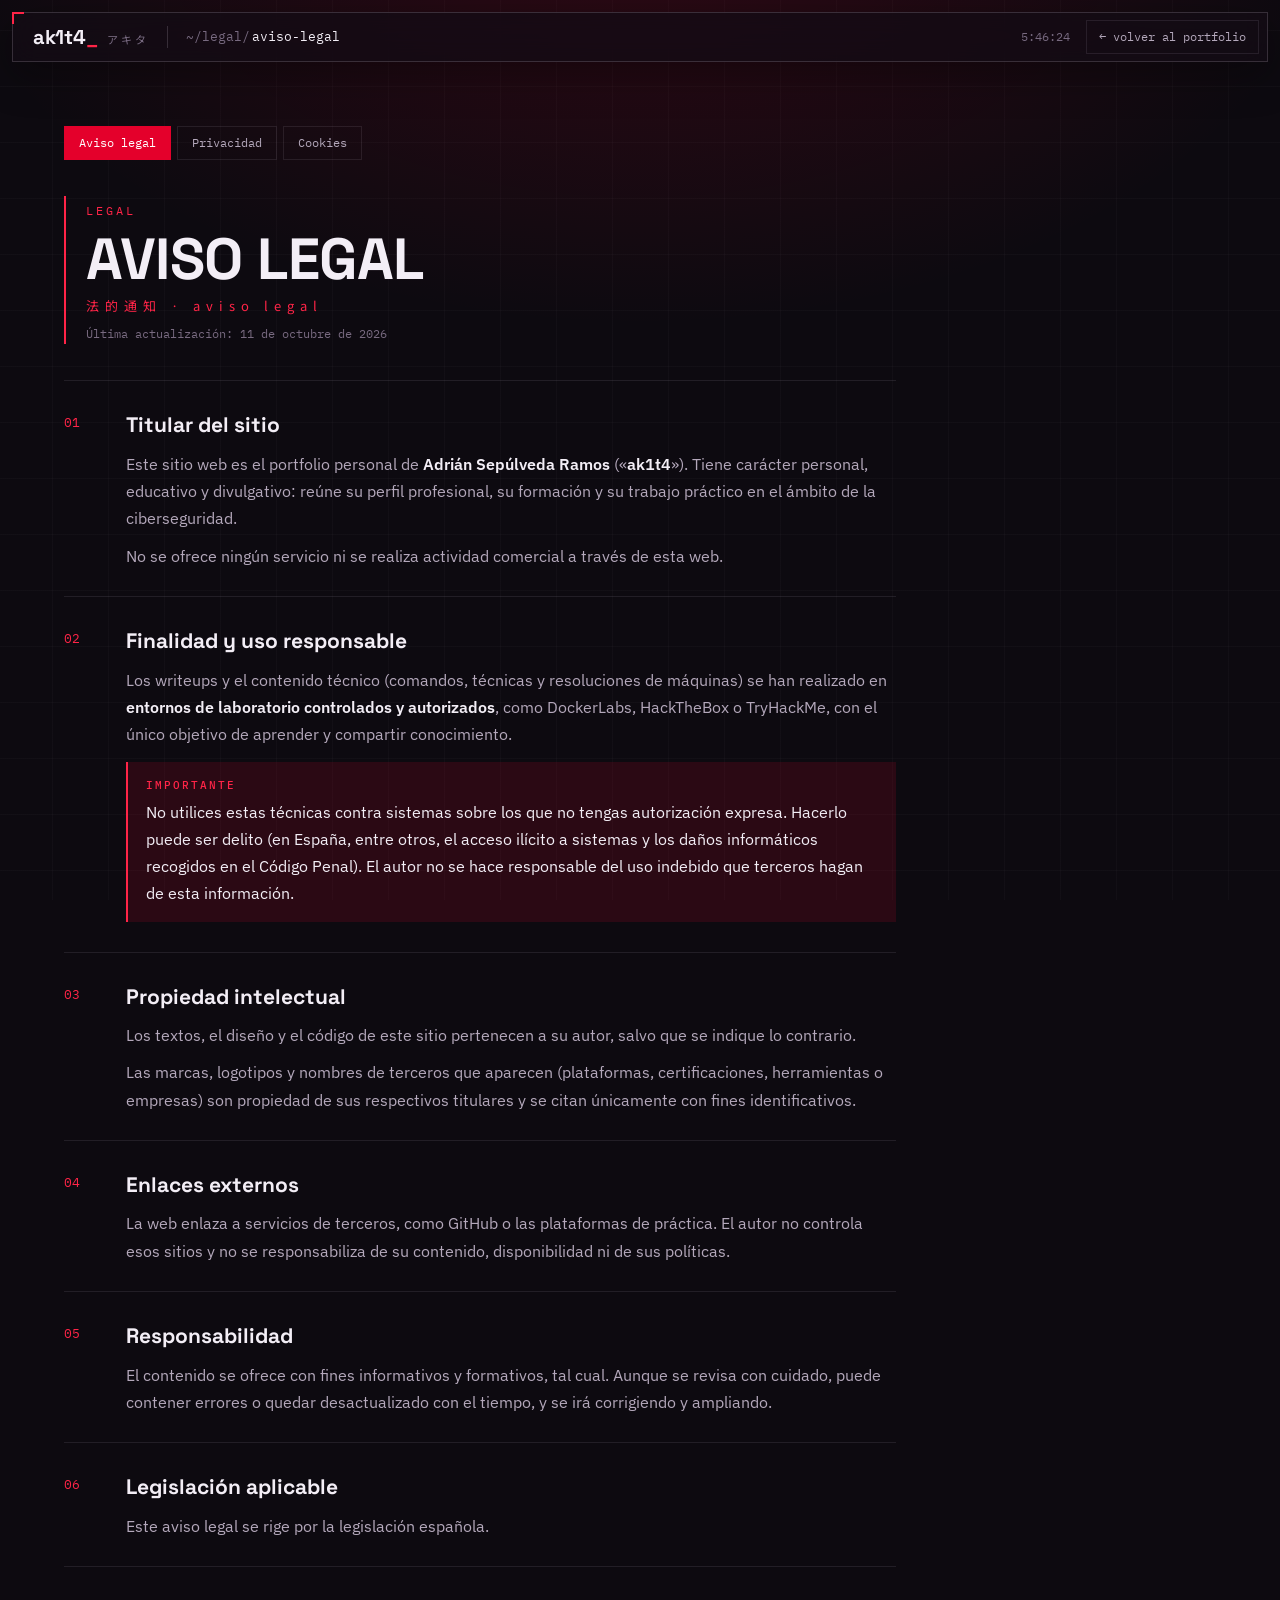
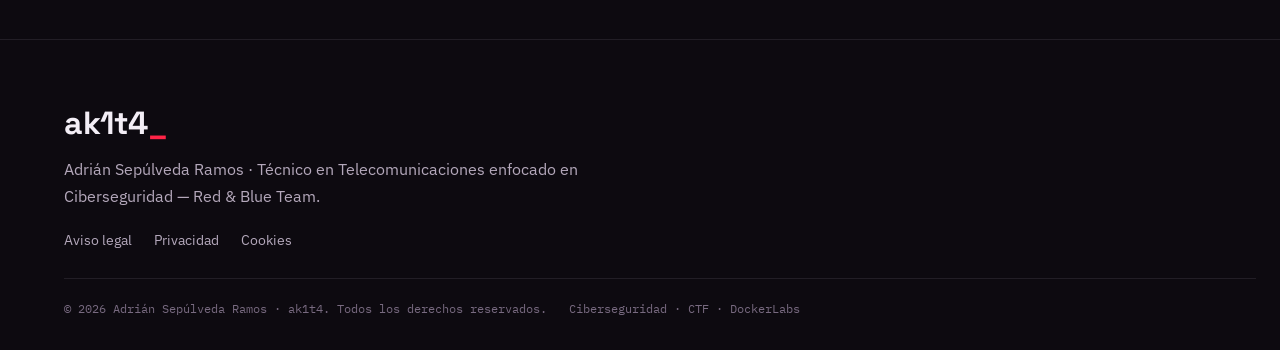
==== commit 55710d6a: "Añadir favicon propio (prompt >_ en SVG) en vez del icono por defecto del navegador" ====
--- a/aviso-legal.html
+++ b/aviso-legal.html
@@ -6,6 +6,7 @@
 <title>Aviso legal · ak1t4</title>
 <meta name="description" content="Aviso legal del portfolio de Adrián Sepúlveda Ramos (ak1t4).">
 <meta name="theme-color" content="#0d0a10">
+<link rel="icon" href="favicon.svg?v=1" type="image/svg+xml">
 <link rel="preconnect" href="https://fonts.googleapis.com">
 <link rel="preconnect" href="https://fonts.gstatic.com" crossorigin>
 <link href="https://fonts.googleapis.com/css2?family=Space+Grotesk:wght@500;700&family=IBM+Plex+Sans:wght@400;500;600&family=IBM+Plex+Mono:wght@400;500&family=Noto+Sans+JP:wght@400;700&display=swap" rel="stylesheet">
--- a/styles.css
+++ b/styles.css
@@ -8,9 +8,9 @@
   --cell-hi: #1f1222;
   --line: rgba(240, 228, 250, .09);
   --line2: rgba(240, 228, 250, .16);
-  --red: #c9214a;
-  --red-hot: #f03a65;
-  --red-soft: rgba(201, 33, 74, .14);
+  --red: #e4002b;
+  --red-hot: #ff2447;
+  --red-soft: rgba(228, 0, 43, .14);
   --text: #f3eef6;
   --muted: #b4a8bb;
   --dim: #786a80;
@@ -32,10 +32,11 @@
   margin: 0;
   background: var(--bg);
   background-image:
-    radial-gradient(900px 520px at 30% -8%, rgba(201, 33, 74, .15), transparent 70%),
-    radial-gradient(800px 600px at 100% 100%, rgba(90, 100, 230, .07), transparent 70%),
-    radial-gradient(circle, rgba(240, 228, 250, .05) 1px, transparent 1.4px);
-  background-size: auto, 26px 26px;
+    radial-gradient(1000px 620px at 50% -12%, rgba(228, 0, 43, .17), transparent 70%),
+    linear-gradient(to right, rgba(235, 227, 243, .025) 1px, transparent 1px),
+    linear-gradient(rgba(235, 227, 243, .025) 1px, transparent 1px);
+  background-size: auto, 56px 56px, 56px 56px;
+  background-position: center top, center center, center center;
   background-attachment: fixed;
   color: var(--text);
   font-family: var(--f-body);
@@ -253,7 +254,7 @@
 .term-in label { color: var(--red-hot); white-space: nowrap; }
 .term-in input { flex: 1; min-width: 0; background: none; border: 0; outline: 0; color: var(--text); font: inherit; caret-color: var(--red-hot); }
 .term-in input::placeholder { color: var(--dim); }
-.console:focus-within { border-color: rgba(201, 33, 74, .55); }
+.console:focus-within { border-color: rgba(228, 0, 43, .55); }
 .chips { display: flex; flex-wrap: wrap; justify-content: center; gap: 8px; max-width: 860px; margin: 16px auto 0; }
 .chips span { font-family: var(--f-mono); font-size: 12px; color: var(--dim); align-self: center; margin-right: 4px; }
 .chips button { font-family: var(--f-mono); font-size: 12px; padding: 4px 11px; background: none; border: 1px solid var(--line); color: var(--muted); transition: all .2s; }
@@ -272,7 +273,7 @@
 .lvl { font-family: var(--f-mono); font-size: 12px; color: var(--dim); }
 .node p { margin: 4px 0 0; color: var(--muted); }
 .node .now { display: inline-block; margin-top: 10px; font-family: var(--f-mono); font-size: 11px; letter-spacing: 1px; padding: 1px 10px; color: #fff; background: var(--red); }
-.future { margin: 24px 0 0; padding: 24px 26px; border: 1px dashed rgba(201, 33, 74, .5); background: linear-gradient(90deg, var(--red-soft), transparent); text-align: center; }
+.future { margin: 24px 0 0; padding: 24px 26px; border: 1px dashed rgba(228, 0, 43, .5); background: linear-gradient(90deg, var(--red-soft), transparent); text-align: center; }
 .future-badge { font-family: var(--f-mono); font-size: 12px; color: var(--red-hot); letter-spacing: 3px; margin-bottom: 6px; }
 .future h3 { margin: 0 0 6px; font-family: var(--f-head); font-size: 22px; }
 .future p { margin: 0 auto; color: var(--muted); max-width: 64ch; }
@@ -366,7 +367,7 @@
 .cab { display: block; padding: 16px 16px 20px; text-align: center; transition: background .25s; }
 .cab:hover { background: var(--cell-hi); }
 .cab-screen { position: relative; aspect-ratio: 16/9; display: grid; place-items: center; align-content: center; gap: 6px; overflow: hidden; border: 1px solid var(--line); background: radial-gradient(ellipse at center, #211329, #0d0a10); }
-.cab-screen::before { content: ""; position: absolute; inset: 0; background: radial-gradient(circle, rgba(201, 33, 74, .5) 1px, transparent 1.4px) 0 0 / 7px 7px; -webkit-mask: linear-gradient(160deg, #000, transparent 65%); mask: linear-gradient(160deg, #000, transparent 65%); opacity: .6; }
+.cab-screen::before { content: ""; position: absolute; inset: 0; background: radial-gradient(circle, rgba(228, 0, 43, .5) 1px, transparent 1.4px) 0 0 / 7px 7px; -webkit-mask: linear-gradient(160deg, #000, transparent 65%); mask: linear-gradient(160deg, #000, transparent 65%); opacity: .6; }
 .cab-logo { position: relative; font-family: var(--f-head); font-weight: 700; font-size: clamp(26px, 3.4vw, 36px); transition: color .2s; }
 .cab:hover .cab-logo { color: var(--red-hot); }
 .insert { position: relative; font-family: var(--f-mono); font-size: 11px; color: var(--muted); }
@@ -594,7 +595,7 @@
 }
 
 /* ---------- writeup: tarjeta como botón ---------- */
-.wu { width: 100%; text-align: left; font: inherit; color: var(--text); background: var(--panel); appearance: none; }
+.wu { width: 100%; text-align: left; font: inherit; color: var(--text); background: var(--panel); appearance: none; border-top: 0; border-left: 0; }
 .wu .read { transition: color .2s; }
 
 /* ---------- writeup popup ---------- */
@@ -666,3 +667,7 @@
 .vuln p:last-child { margin-bottom: 0; }
 .vuln p b { color: var(--text); font-weight: 600; }
 .vuln-fix b { color: var(--sv); }
+
+/* ---------- lluvia matrix (fondo global) ---------- */
+#matrix { position: fixed; inset: 0; width: 100vw; height: 100vh; z-index: -1; pointer-events: none; opacity: .28; }
+@media (prefers-reduced-motion: reduce) { #matrix { opacity: .12; } }
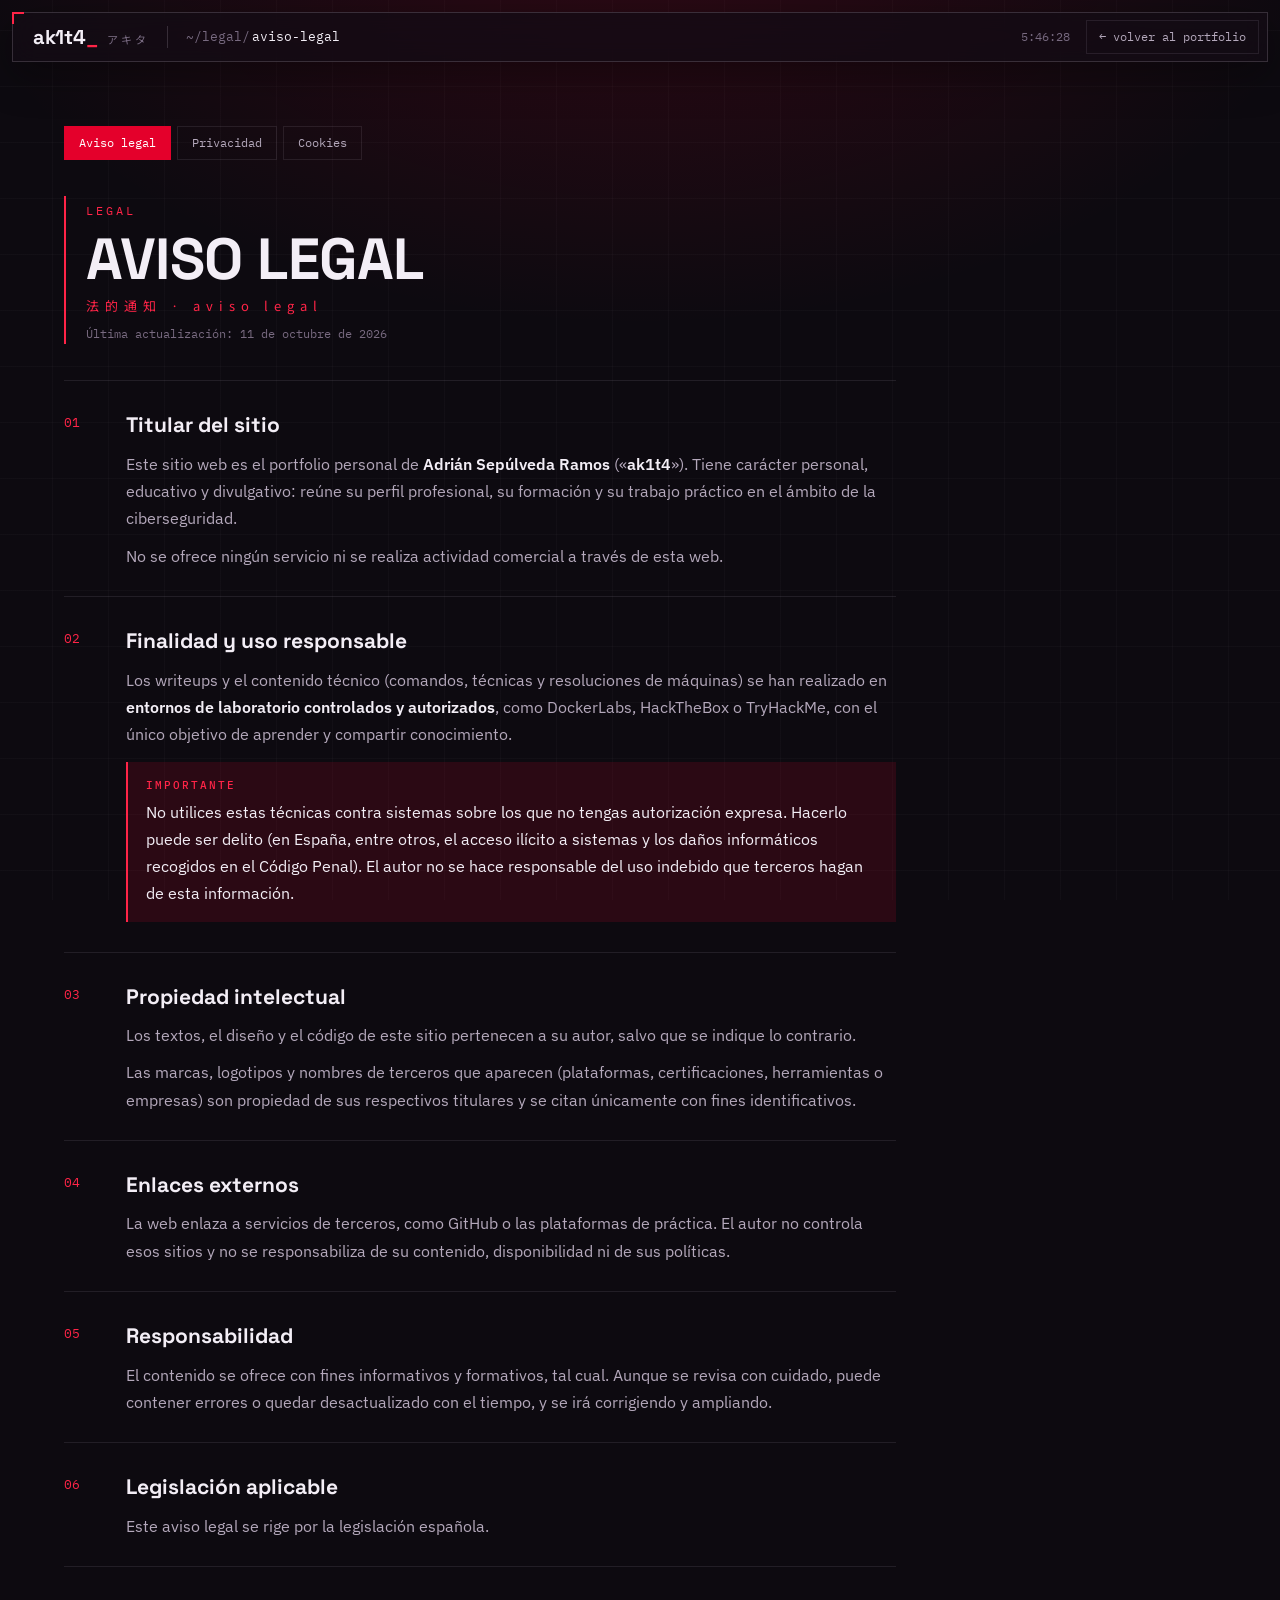
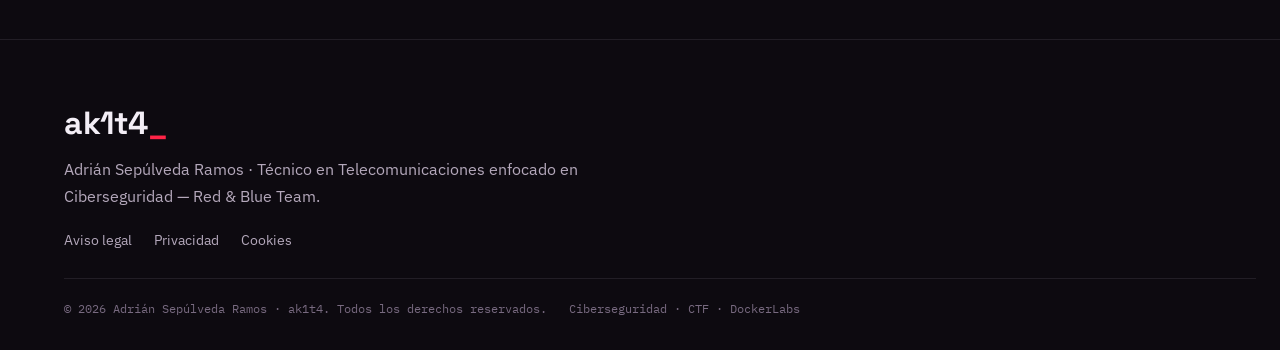
==== commit 5e225b7f: "Favicon creativo: escudo Red/Blue Team con ojo de cerradura (acceso)" ====
--- a/aviso-legal.html
+++ b/aviso-legal.html
@@ -6,7 +6,7 @@
 <title>Aviso legal · ak1t4</title>
 <meta name="description" content="Aviso legal del portfolio de Adrián Sepúlveda Ramos (ak1t4).">
 <meta name="theme-color" content="#0d0a10">
-<link rel="icon" href="favicon.svg?v=1" type="image/svg+xml">
+<link rel="icon" href="favicon.svg?v=2" type="image/svg+xml">
 <link rel="preconnect" href="https://fonts.googleapis.com">
 <link rel="preconnect" href="https://fonts.gstatic.com" crossorigin>
 <link href="https://fonts.googleapis.com/css2?family=Space+Grotesk:wght@500;700&family=IBM+Plex+Sans:wght@400;500;600&family=IBM+Plex+Mono:wght@400;500&family=Noto+Sans+JP:wght@400;700&display=swap" rel="stylesheet">
